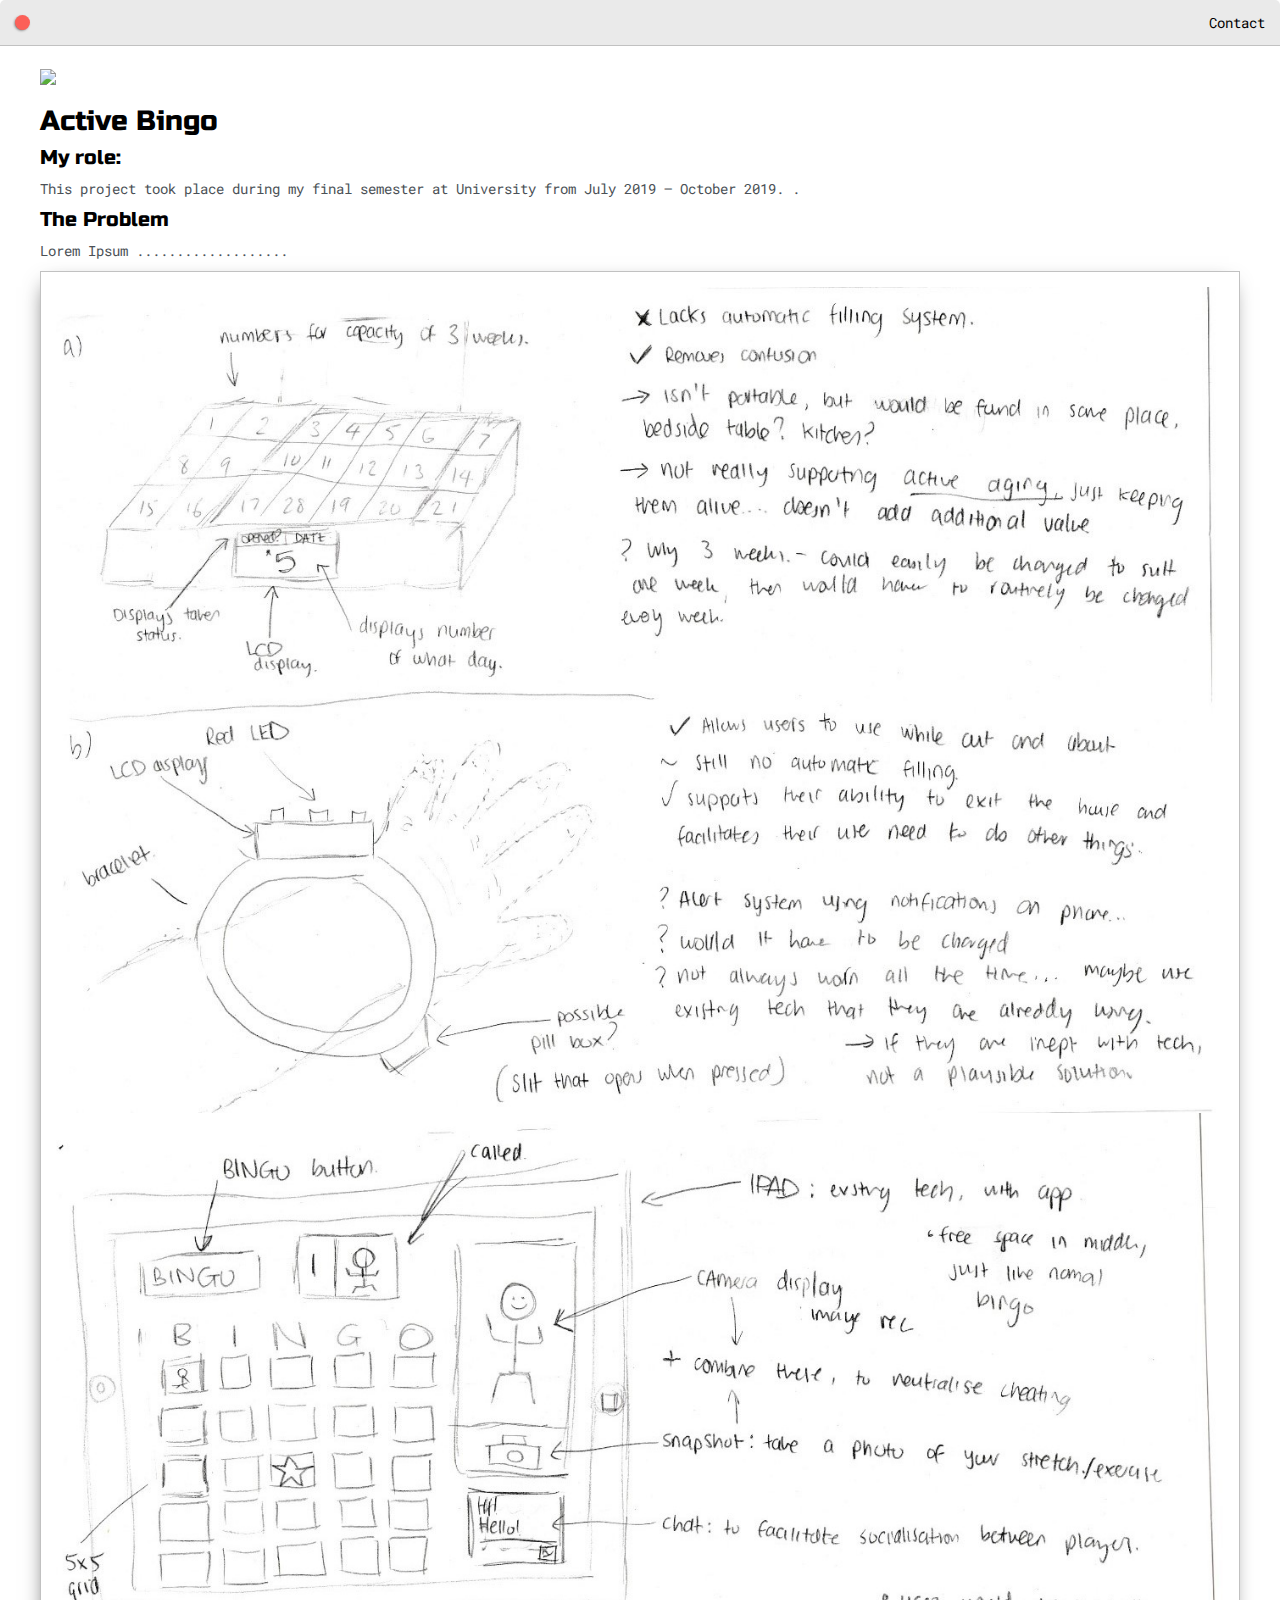
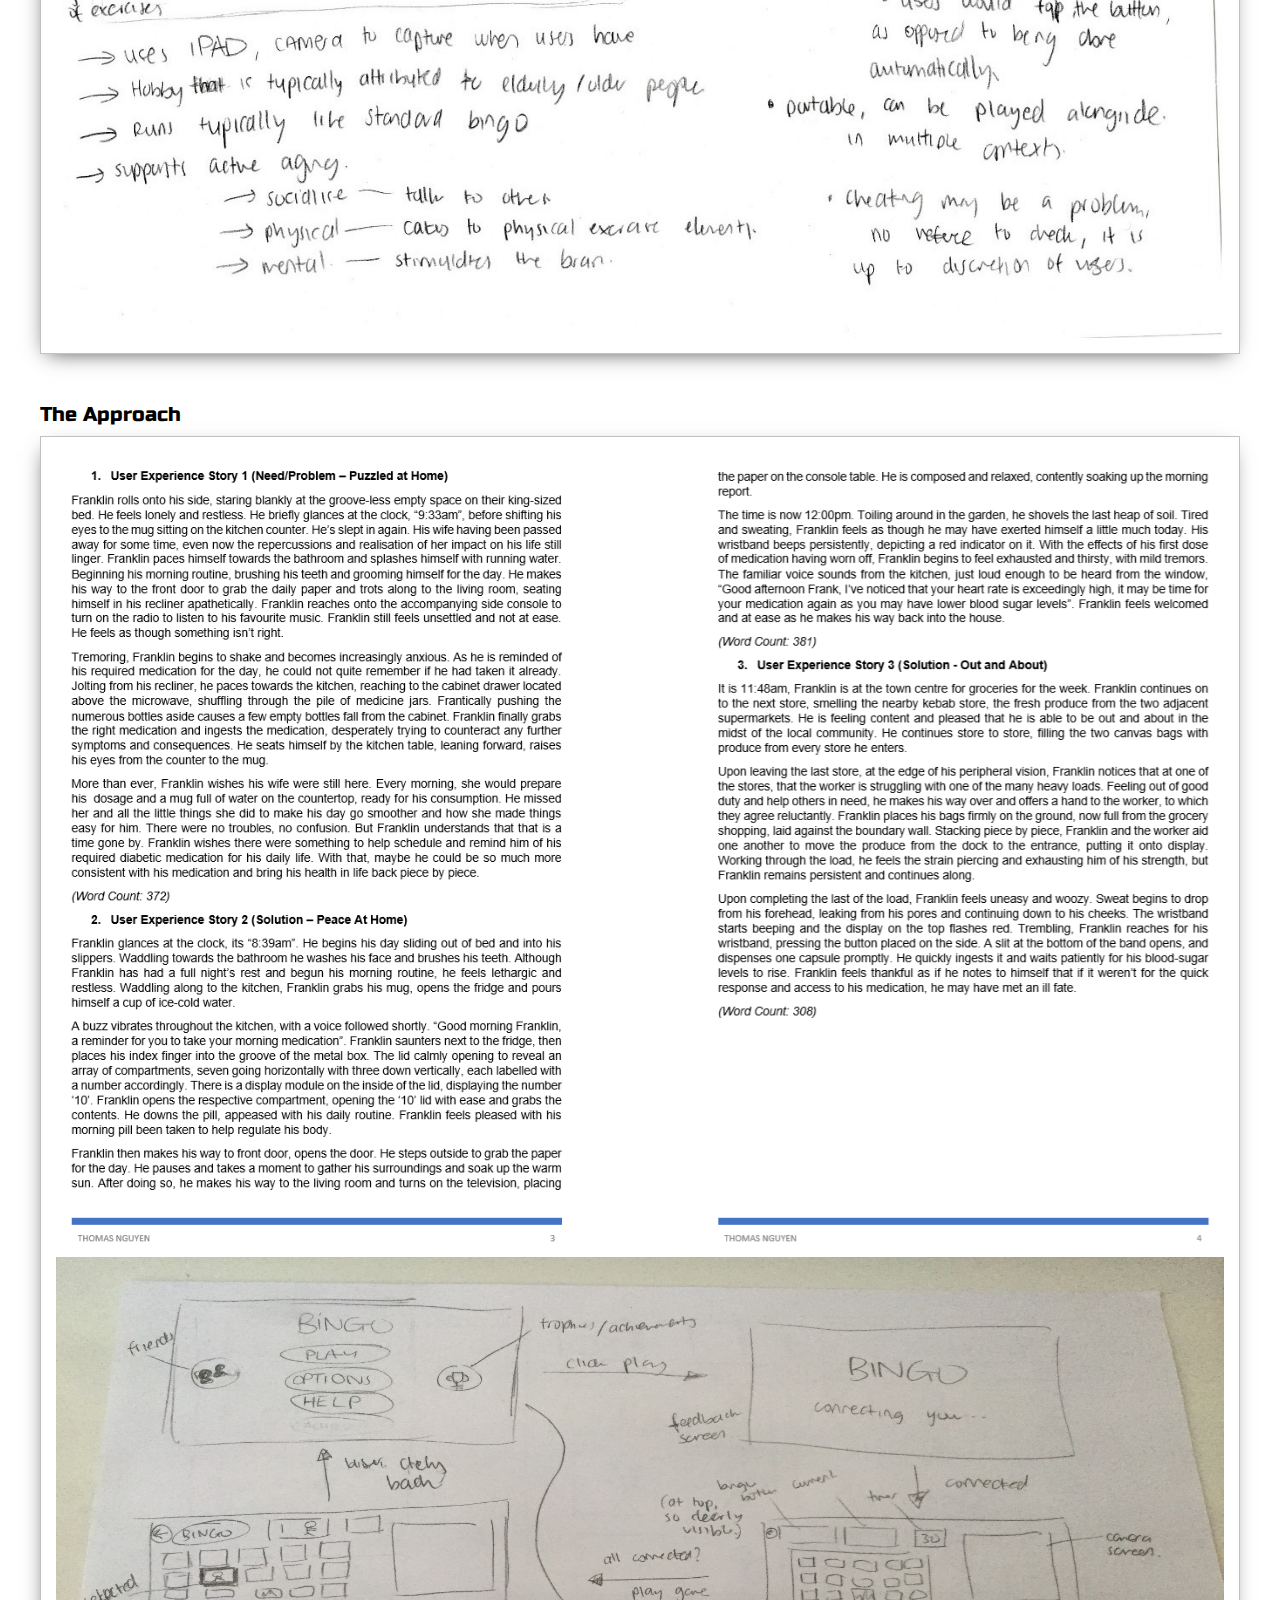
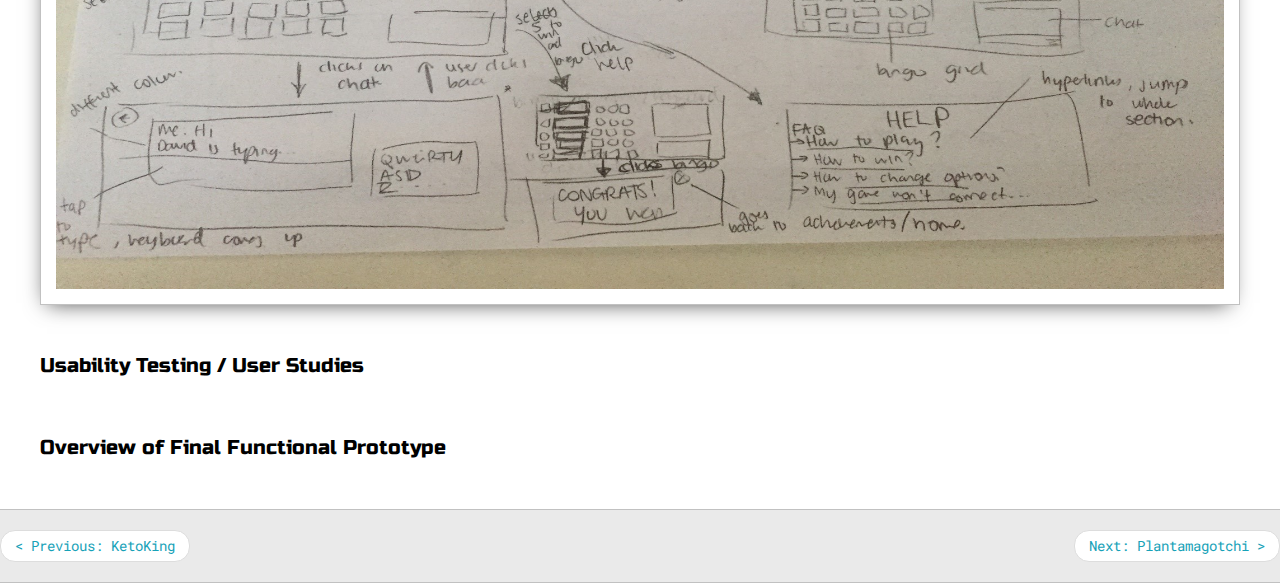
==== activebingo.html @ b78dfaae "Add files via upload" ====
<!DOCTYPE html>
<html>

<head>
    <title>ActiveBingo | Thomas Nguyen</title>


    <meta name="viewport" content="width=device-width, initial-scale=1, maximum-scale=1, minimum-scale=1" />
    <link rel="stylesheet" href="https://maxcdn.bootstrapcdn.com/bootstrap/3.4.1/css/bootstrap.min.css">
    <script src="https://ajax.googleapis.com/ajax/libs/jquery/3.5.1/jquery.min.js"></script>
    <script src="https://maxcdn.bootstrapcdn.com/bootstrap/3.4.1/js/bootstrap.min.js"></script>

    <link href="https://fonts.googleapis.com/css2?family=Russo+One&display=swap" rel="stylesheet">

    <link href="https://fonts.googleapis.com/css2?family=Roboto+Mono:wght@500&display=swap" rel="stylesheet">

    <link rel="stylesheet" type="text/css" href="default.css">
    <link id="theme-style" rel="stylesheet" type="text/css" href="script.js">



    <style type="text/css">
        .img-container {
            max-width: 600px;
        }

        img {
            width: 100%;
        }
    </style>

</head>

<body>
    <section class="s2">
        <div class="nav-wrapper">
            <a href="index.html">
                <div class="dots-wrapper">
                    <div id="dot-1" class="browser-dot">
                    </div>
                </div>
            </a>

            <ul id="navigation">
                <li><a href="index.html#contact">Contact</a></li>
            </ul>
        </div>

        <div class="main-container">
            <br>

            <div class="img-container">
                <img src="images/activebingo.png">
            </div>

            <h3>Active Bingo</h3>

            <h5>My role:</h5>
            <p>
                This project took place during my final semester at University from July 2019 – October 2019. .
            </p>

            <h5>The Problem</h5>
            <p>Lorem Ipsum ...................</p>
            <div class="post">
                <div class="post-preview">
                    <img src="images/ActiveBingo/idea1.jpg">
                    <img src="images/ActiveBingo/idea2.jpg">
                </div>
            </div>
            <br>
            <br>
            <h5>The Approach</h5>
            <p></p>
            <div class="post">
                <div class="post-preview">
                    <img src="images/ActiveBingo/userStories.png">
                    <img src="images/ActiveBingo/wireframe.jpg">
                </div>
            </div>
            <br>
            <br>
            <h5>Usability Testing / User Studies</h5>
            <p></p>

            <br>
            <br>
            <h5>Overview of Final Functional Prototype</h5>
            <p></p><br><br>

        </div>
    </section>
    <section class="s1">
        <ul class="pager">
            <li class="previous"><a href="ketoking.html">
                    < Previous: KetoKing </a>
            </li>
            <li class="next"><a href="plantamagotchi.html">Next: Plantamagotchi ></a></li>
        </ul>
    </section>

</body>

</html>
---- default.css ----
:root{
	--mainColor:#eaeaea;
	--secondaryColor:#fff;

	--borderColor:#c1c1c1;

	--mainText:black;
	--secondaryText:#4b5156;

	--themeDotBorder:#24292e;

	--previewBg:rgb(251, 249, 243, 0.8);
	--previewShadow:#f0ead6;


	--buttonColor:black;


}


html, body{
	padding: 0;
	margin: 0;
	scroll-behavior: smooth;
}

body *{
	transition: 0.3s;
}


h1, h2, h3, h4, h5, h6, strong{
	color: var(--mainText);
	font-family: 'Russo One', sans-serif;
	font-weight: 500;
}

p, li, span, label, input, textarea{
	color: var(--secondaryText);
	font-family: 'Roboto Mono', monospace;
}

a{
	text-decoration: none;
	color:#17a2b8;
}

ul{
	list-style: none;
}

h1 { font-size: 56px;}
h2 { font-size: 36px;}
h3 { font-size: 28px;}
h4 { font-size: 24px;}
h5 { font-size: 20px;}
h6 { font-size: 16px;}


.s1{
	background-color: var(--mainColor);
	border-bottom:1px solid var(--borderColor);
	overflow:auto;
}

.s2{
	background-color: var(--secondaryColor);
	border-bottom:1px solid var(--borderColor);
	overflow:auto;
}




.main-container{
	width: 1200px;
	margin: 0 auto;
}


.greeting-wrapper{
	display: grid;
	text-align: center;
	align-content: center;
	min-height: 10em;

}

.intro-wrapper{
	background-color: var(--secondaryColor);
	border:1px solid var(--borderColor);
	border-radius:5px 5px 0 0;


	-webkit-box-shadow: -1px 1px 3px -1px rgba(0,0,0,0.75);
	-moz-box-shadow: -1px 1px 3px -1px rgba(0,0,0,0.75);
	box-shadow: -1px 1px 3px -1px rgba(0,0,0,0.75);

	display: grid;
	grid-template-columns: 1fr 1fr;
	grid-template-areas: 
		'nav-wrapper nav-wrapper'
		'left-column right-column'
	;
}


.nav-wrapper{
	border-radius:5px 5px 0 0;
	grid-area:nav-wrapper;
	border-bottom: 1px solid var(--borderColor);
	display: flex;
	justify-content: space-between;
	align-items: center;
	background-color: var(--mainColor);
}

.footer-wrapper {
	border-radius:5px 5px 0 0;
	grid-area:nav-wrapper;
	border-bottom: 1px solid var(--borderColor);
	display: flex;
	justify-content: space-between;
	align-items: center;
	background-color: var(--mainColor);
}

#navigation a{
	color:var(--mainText);
}


#navigation{
	margin:0;
	padding: 10px;
}

#navigation li{
	display: inline-block;
	margin-right: 5px;
	margin-left:5px;
}

.dots-wrapper{
	display: flex;
	padding: 10px;
}

#dot-1{
	background-color:  #FC6058;
}

#dot-2{
	background-color:  #FEC02F;
}

#dot-3{
	background-color:  #2ACA3E;
}

.browser-dot{
	background-color: black;
	height: 15px;
	width: 15px;
	border-radius: 50%;
	margin: 5px;

	-webkit-box-shadow: -1px 1px 3px -1px rgba(0,0,0,0.75);
	-moz-box-shadow: -1px 1px 3px -1px rgba(0,0,0,0.75);
	box-shadow: -1px 1px 3px -1px rgba(0,0,0,0.75);

}


.left-column{
	grid-area: left-column;
	padding-top:50px;
	padding-bottom: 50px;
}

#profile_pic{
	display: block;
	margin:0 auto;

	height: 200px;
	width: 200px;
	object-fit: cover;
	border:2px solid var(--borderColor);
}


#theme-options-wrapper{
	display: flex;
	justify-content: center;
}

.theme-dot{
	height: 30px;
	width: 30px;
	background-color: black;
	border-radius: 50%;

	margin: 5px;
	border:2px solid var(--themeDotBorder);

	-webkit-box-shadow: -1px 1px 3px -1px rgba(0,0,0,0.75);
	-moz-box-shadow: -1px 1px 3px -1px rgba(0,0,0,0.75);
	box-shadow: -1px 1px 3px -1px rgba(0,0,0,0.75);

	cursor: pointer;
}


.theme-dot:hover{
	border-width: 5px;
}

.thumbnail {
	border: 1px solid;
	padding: 0px;
	margin-bottom: 0px;
}


#light-mode{
	background-color: #fff;
}

#blue-mode{
	background-color: #192734;
}

#green-mode{
	background-color: #78866b;
}

#purple-mode{
	background-color: #7E4C74;
}

#settings-note{
	font-size: 12px;
	font-style: italic;
	text-align: center;
}

.right-column{
	grid-area: right-column;
	display: grid;
	align-content: center;

	padding-top: 50px;
	padding-bottom: 50px;
}


#preview-shadow{
	background-color: var(--previewShadow);
	max-width: 300px;
	height: 180px;
	padding-left: 30px;
	padding-top: 30px;
}

#preview{
	width: 300px;
	border:1.5px solid #17a2b8;
	background-color: var(--previewBg);
	padding:15px;
	position: relative;
}

.corner{
	width:7px;
	height: 7px;
	border-radius: 50%;
	border:1.5px solid #17a2b8;
	background-color: #fff;
	position: absolute;
}

#corner-tl{
	top:-5px;
	left: -5px
}

#corner-tr{
	top:-5px;
	right: -5px
}


#corner-br{
	bottom:-5px;
	right: -5px
}


#corner-bl{
	bottom:-5px;
	left: -5px
}

.about-wrapper{
	display: grid;
	grid-template-columns: repeat(auto-fit, minmax(320px, 1fr));
	padding-bottom: 50px;
	padding-top: 50px;
	gap:100px;
}


#skills{
	display: flex;
	justify-content: space-evenly;
	background-color: var(--previewShadow);
}

.social-links{
	display: grid;
	align-content: center;
	text-align: center;
}

#social_img{
	width: 100%;
}


.post-wrapper{
	display: grid;
	grid-template-columns: repeat(auto-fit, 320px);
	gap:20px;
	justify-content: center;
	padding-bottom: 50px;
}

.post{
	border:1px solid var(--borderColor);
	-webkit-box-shadow: -2px 7px 21px -9px rgba(0,0,0,0.75);
	-moz-box-shadow: -2px 7px 21px -9px rgba(0,0,0,0.75);
	box-shadow: -2px 7px 21px -9px rgba(0,0,0,0.75);
}

.thumbnail{
	display: block;
	width: 100%;
	height:180px;
	object-fit: cover;
}

.post-preview{
	background-color: #fff;
	padding:15px;
}

.post-title{
	color:black;
	margin: 0;
}

.post-intro{
	color:#4b5156;
	font-size: 14px;
}


#contact-form{
	display: block;
	max-width: 600px;
	margin: 0 auto;
	border: 1px solid var(--borderColor);
	padding: 15px;
	border-radius: 5px;
	background-color: var(--mainColor);
	margin-bottom: 50px;

}

#contact-form label{
	line-height: 2.7em;
}

#contact-form textarea{
	min-height: 100px;
	font-size: 14px;
}


.input-field{
	width: 100%;
	padding-top: 10px;
	padding-bottom:10px; 
	background-color: var(--secondaryColor);
	border-radius: 5px;
	border:1px solid var(--borderColor);
	font-size: 14px;
}


#submit-btn{
	margin-top: 10px;
	width: 100%;
	padding-top: 10px;
	padding-bottom:10px; 
	color: #fff;
	background-color: var(--buttonColor);
	border:none;
}


@media screen and (max-width: 1200px){
	.main-container{
		width: 95%;
	}
}

@media screen and (max-width: 800px){
	.intro-wrapper{
		grid-template-columns: 1fr;
		grid-template-areas: 
			'nav-wrapper'
			'left-column'
			'right-column'
		;
	}

	.right-column{
		justify-content: center;
	}

}

@media screen and (max-width: 400px){
	#preview-shadow{
		max-width: 280px;
		height: 180px;
		padding-left: 10px;
		padding-top: 10px;
	}

	#preview{
		width: 280px;

	}

}
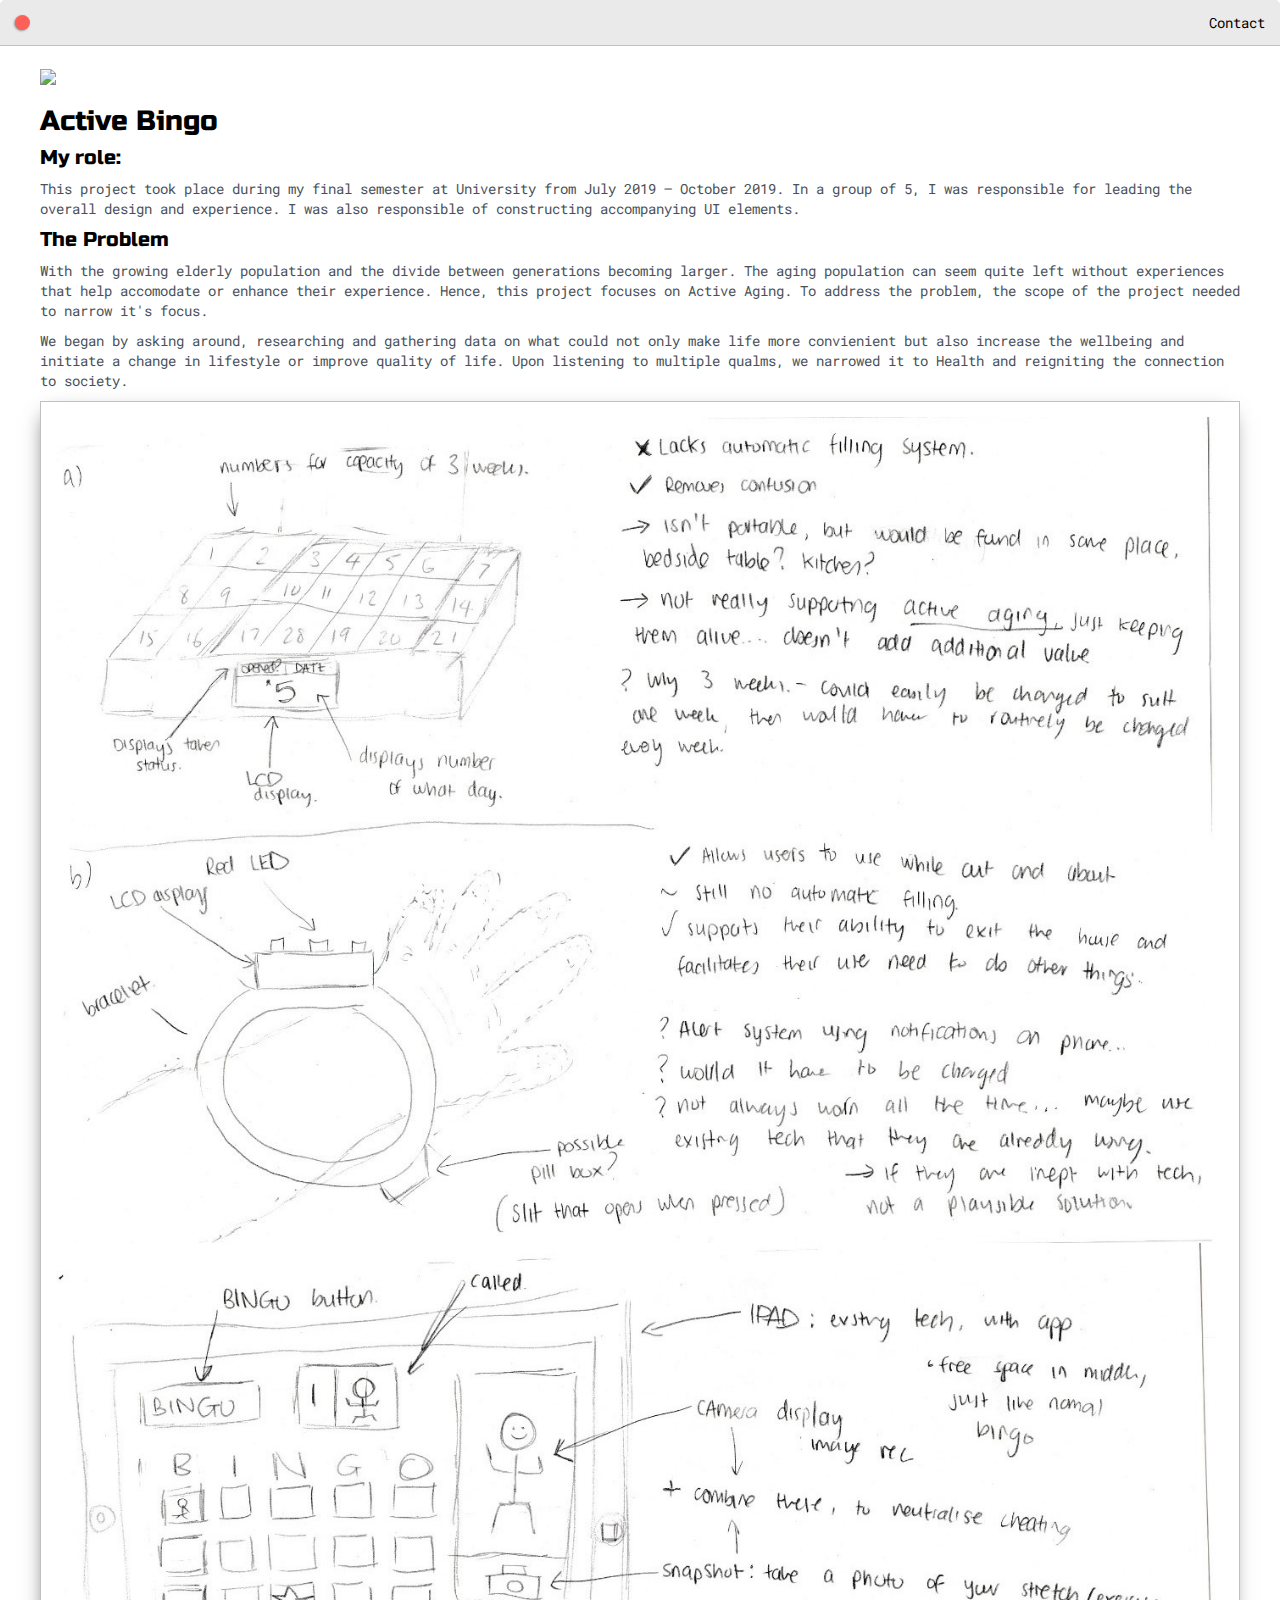
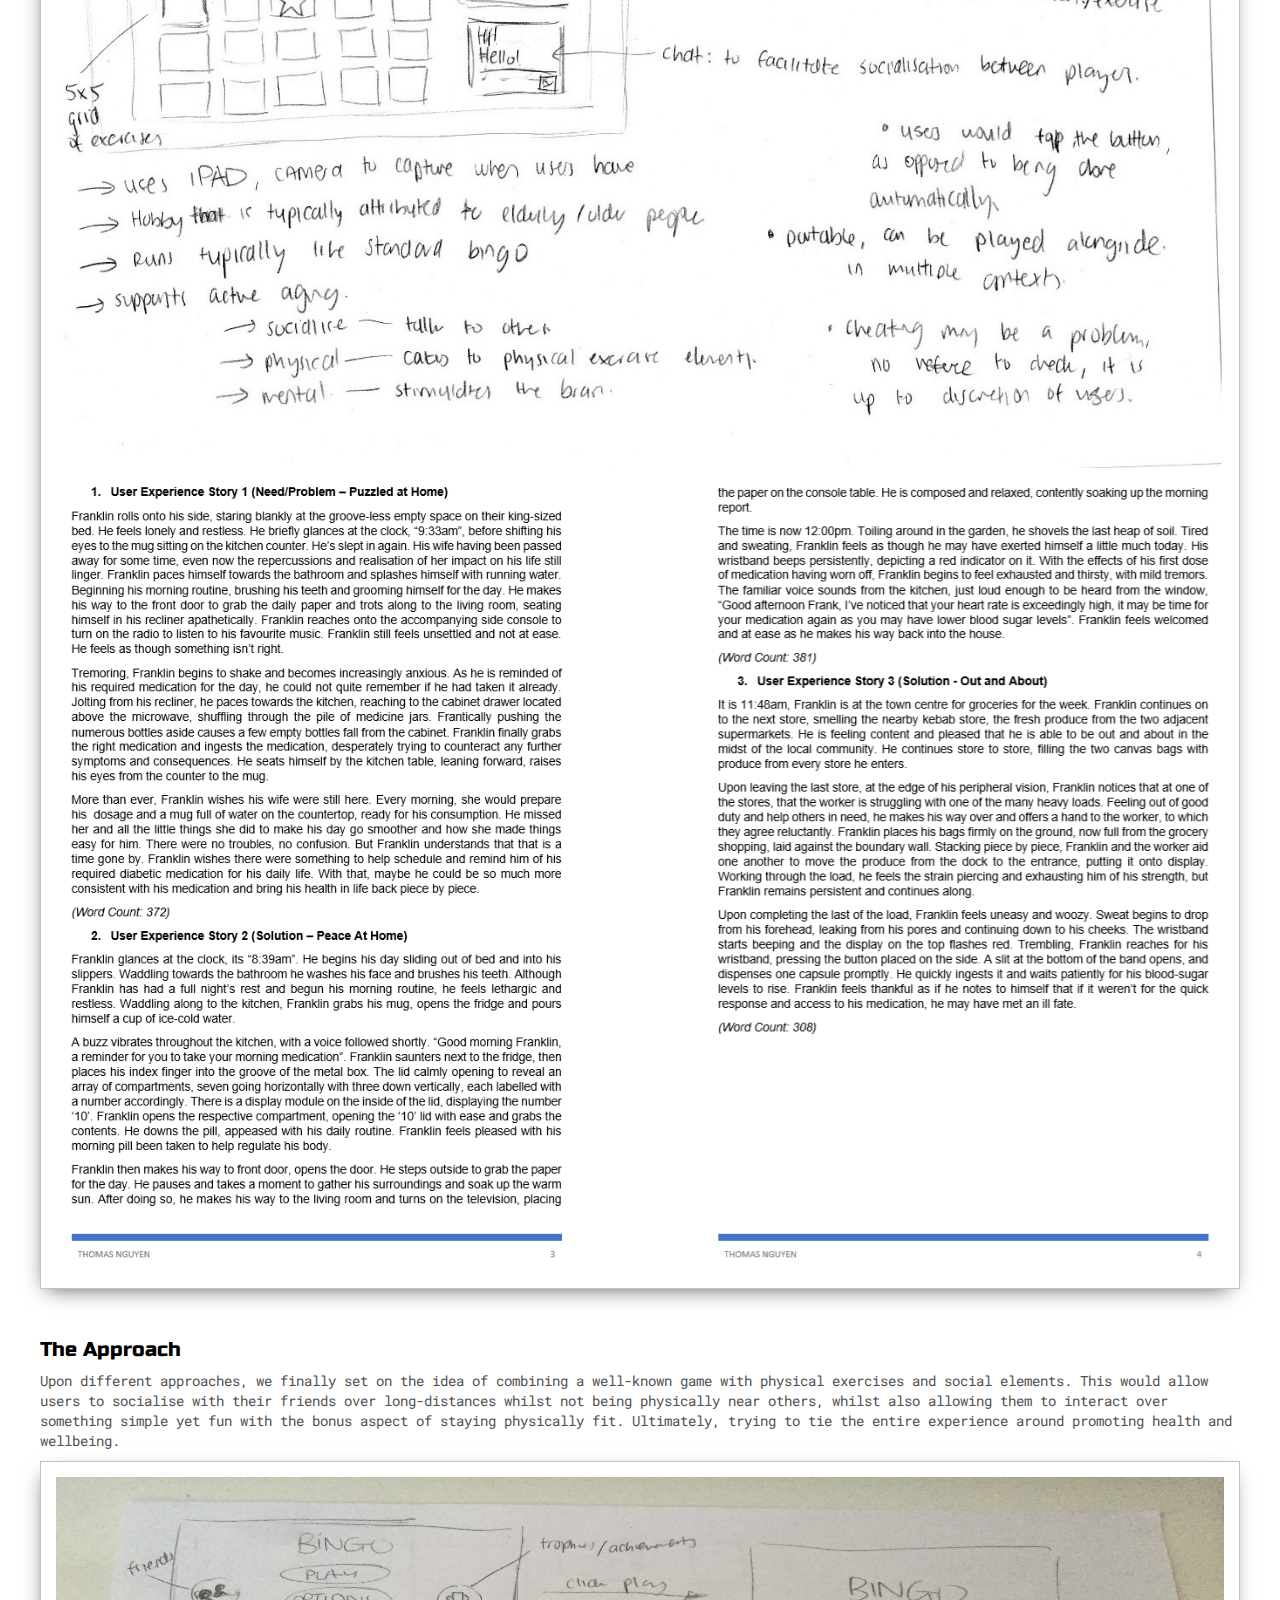
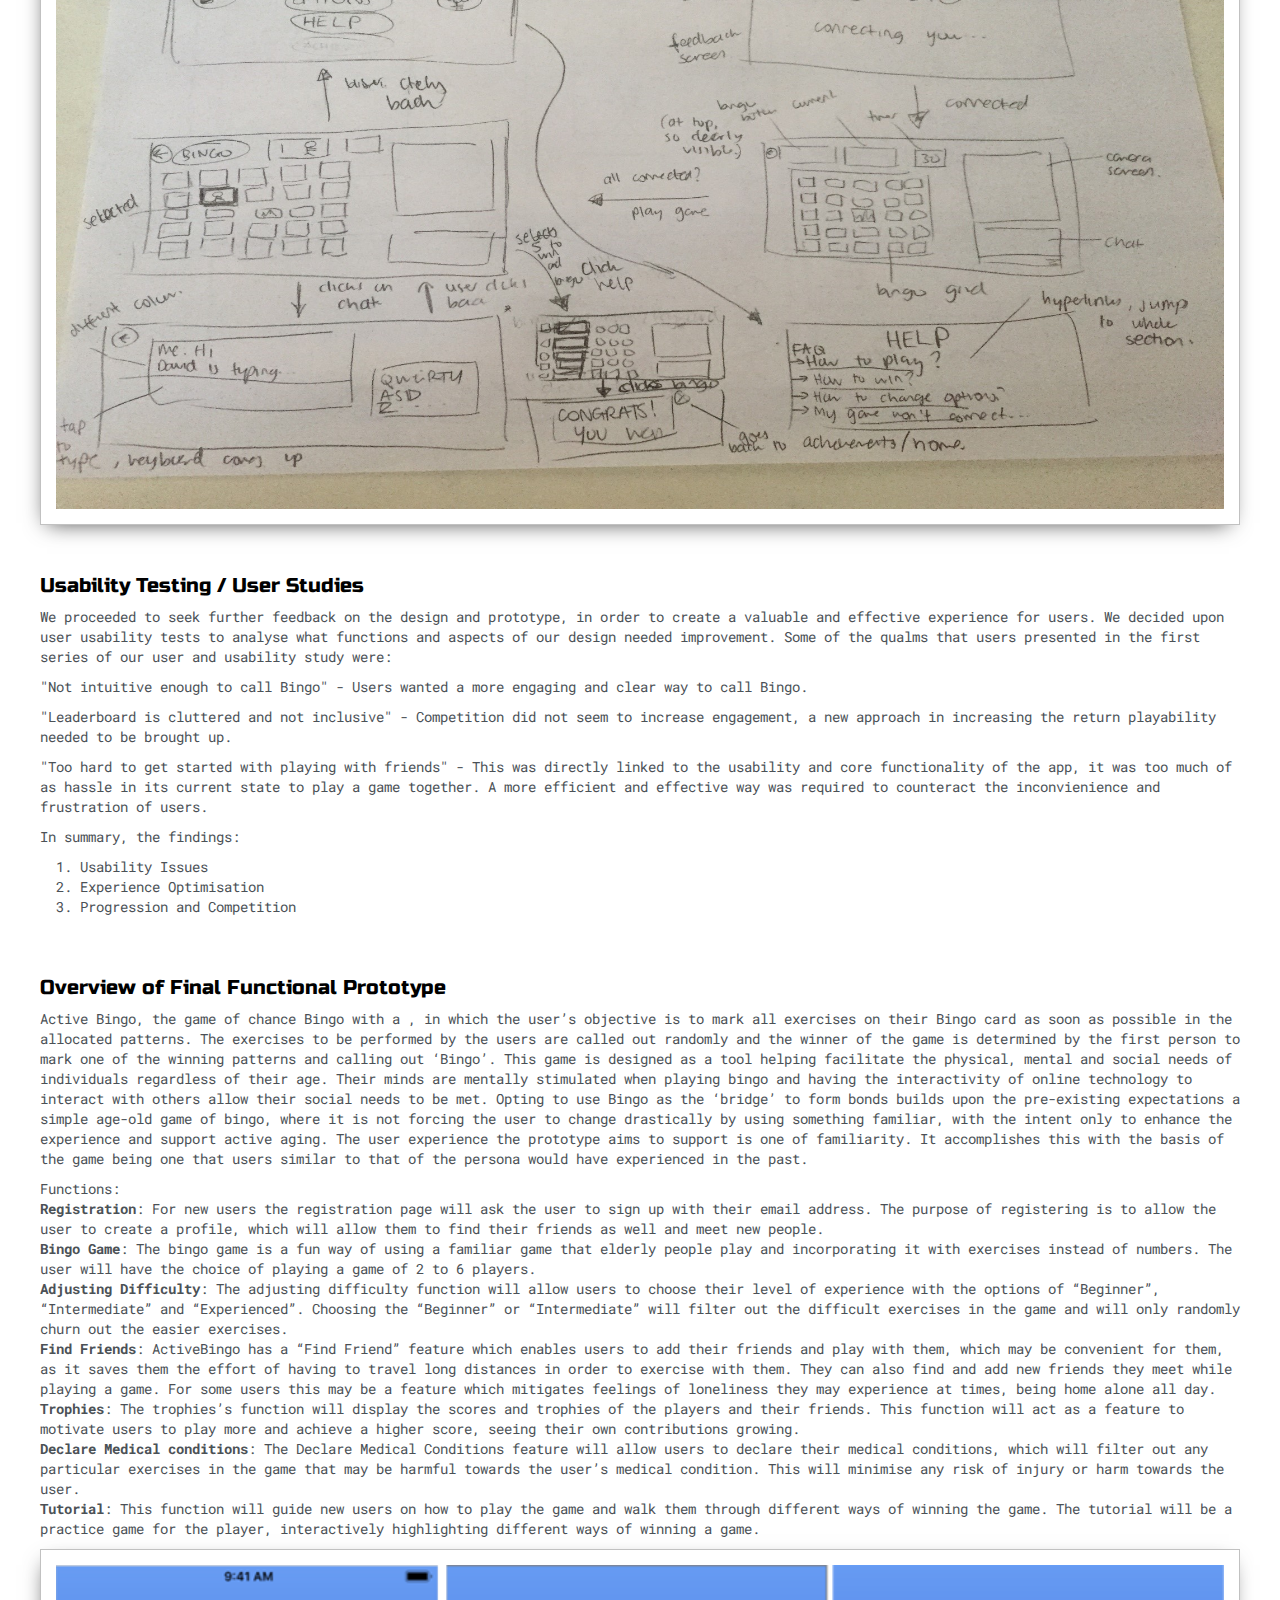
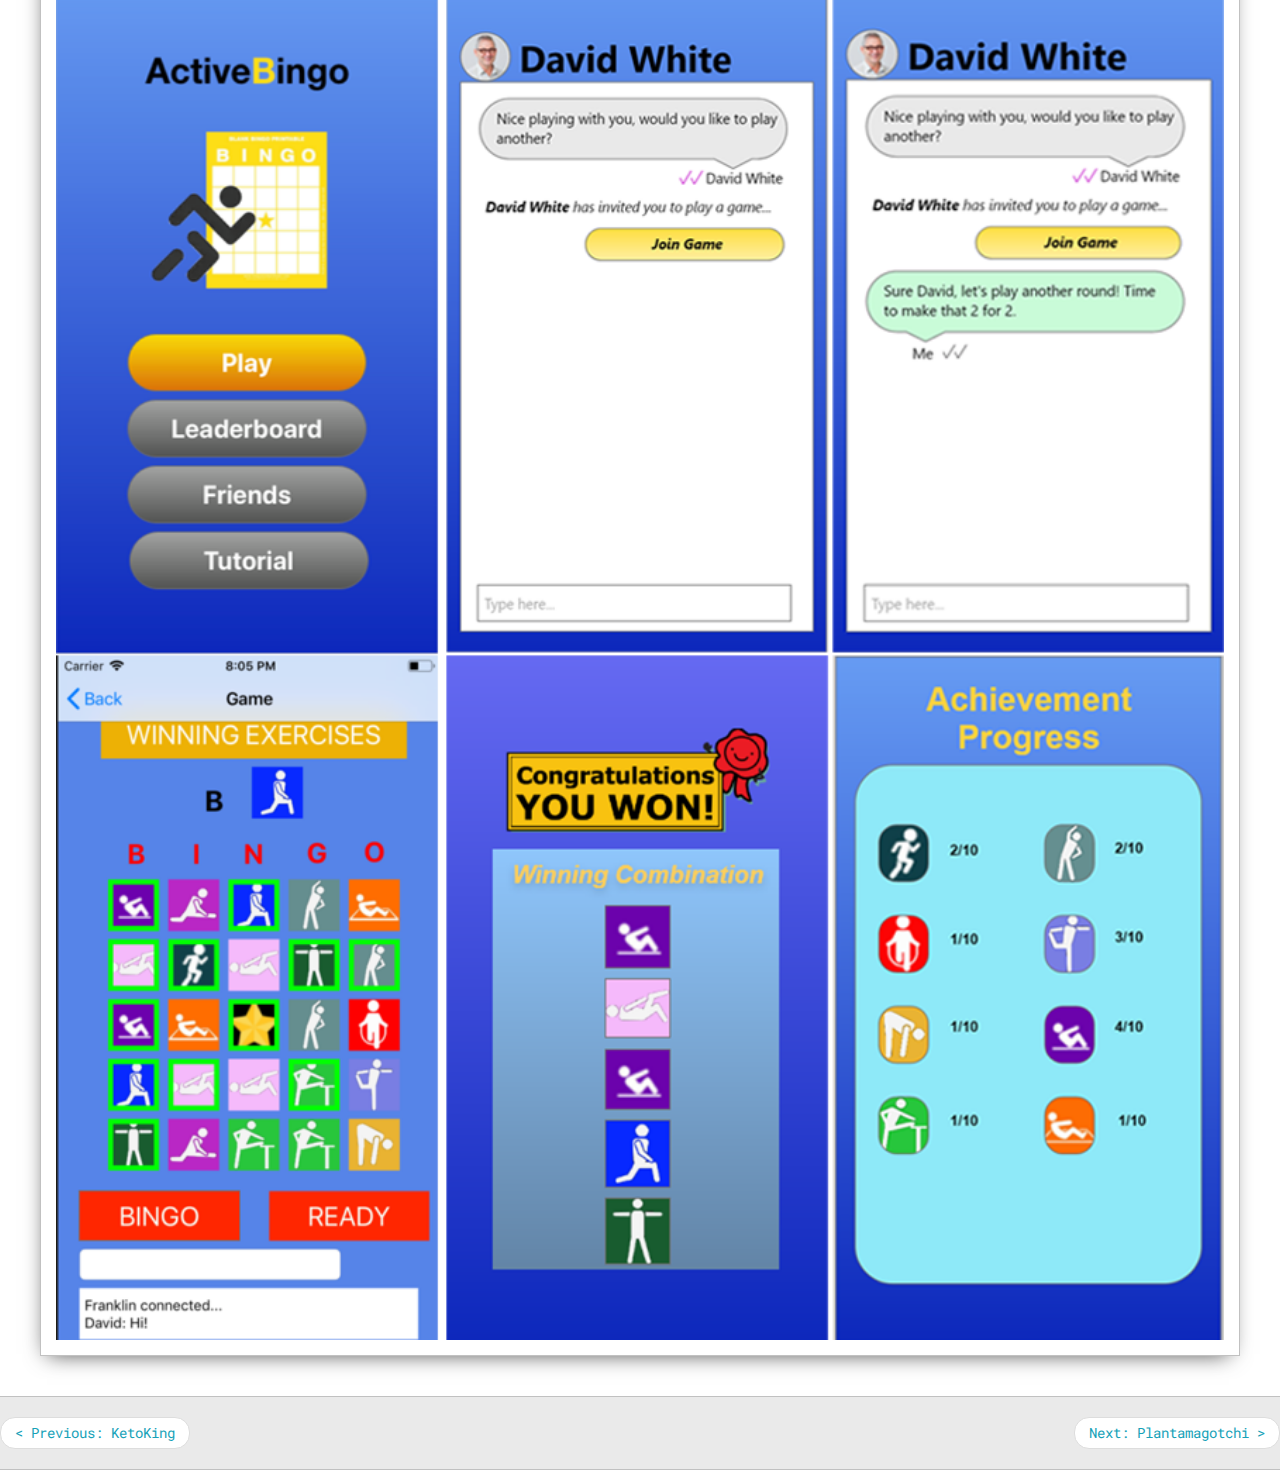
==== commit 8df9c789: "Add files via upload" ====
--- a/activebingo.html
+++ b/activebingo.html
@@ -57,36 +57,121 @@
 
             <h5>My role:</h5>
             <p>
-                This project took place during my final semester at University from July 2019 – October 2019. .
+                This project took place during my final semester at University from July 2019 – October 2019. In a group
+                of 5, I was
+                responsible for leading the overall design and experience. I was also responsible of constructing
+                accompanying UI elements.
             </p>
 
             <h5>The Problem</h5>
-            <p>Lorem Ipsum ...................</p>
+            <p>With the growing elderly population and the divide between generations becoming larger. The aging
+                population can seem quite left without experiences that help accomodate or enhance their experience.
+                Hence, this project focuses on Active Aging. To address the problem, the scope of the project needed to
+                narrow it's focus.</p>
+            <p>
+                We began by asking around, researching and gathering data on what could not only make life more
+                convienient but also increase the wellbeing and initiate a change in lifestyle or improve quality of
+                life. Upon listening to multiple qualms, we narrowed it to Health and reigniting the connection to
+                society.
+            </p>
             <div class="post">
                 <div class="post-preview">
                     <img src="images/ActiveBingo/idea1.jpg">
                     <img src="images/ActiveBingo/idea2.jpg">
+                    <img src="images/ActiveBingo/userStories.png">
+
                 </div>
             </div>
             <br>
             <br>
             <h5>The Approach</h5>
-            <p></p>
+            <p>Upon different approaches, we finally set on the idea of combining a well-known game with physical
+                exercises and social elements. This would allow users to socialise with their friends over
+                long-distances whilst not being physically near others, whilst also allowing them to interact over
+                something simple yet fun with the bonus aspect of staying physically fit. Ultimately, trying to tie the
+                entire experience around promoting health and wellbeing.</p>
             <div class="post">
                 <div class="post-preview">
-                    <img src="images/ActiveBingo/userStories.png">
                     <img src="images/ActiveBingo/wireframe.jpg">
                 </div>
             </div>
             <br>
             <br>
             <h5>Usability Testing / User Studies</h5>
-            <p></p>
-
+            <p>We proceeded to seek further feedback on the design and prototype, in order to create a valuable and
+                effective experience for users. We decided upon user usability tests to analyse what functions and
+                aspects of our design needed improvement. Some of the qualms that users presented in the first series of
+                our user and usability study were:</p>
+            <p>"Not intuitive enough to call Bingo" - Users wanted a more engaging and clear way to call Bingo. </p>
+            <p>"Leaderboard is cluttered and not inclusive" - Competition did not seem to increase engagement, a new
+                approach in increasing the return playability needed to be brought up.</p>
+            <p>"Too hard to get started with playing with friends" - This was directly linked to the usability and core
+                functionality of the app, it was too much of as hassle in its current state to play a game together. A
+                more efficient and effective way was required to counteract the inconvienience and frustration of users.
+            </p>
+            <p>In summary, the findings:
+            <ol>
+                <li>Usability Issues</li>
+                <li>Experience Optimisation</li>
+                <li>Progression and Competition</li>
+            </ol>
+            </p>
             <br>
             <br>
             <h5>Overview of Final Functional Prototype</h5>
-            <p></p><br><br>
+            <p>Active Bingo, the game of chance Bingo with a , in which
+                the user’s objective is to mark all exercises on their Bingo card as soon as possible in the
+                allocated patterns. The exercises to be performed by the users are called out randomly and
+                the winner of the game is determined by the first person to mark one of the winning patterns
+                and calling out ‘Bingo’. This game is designed as a tool helping facilitate the physical, mental
+                and social needs of individuals regardless of their age. Their minds are mentally stimulated
+                when playing bingo and having the interactivity of online technology to interact with others
+                allow their social needs to be met. Opting to use Bingo as the ‘bridge’ to form bonds builds
+                upon the pre-existing expectations a simple age-old game of bingo, where it is not forcing
+                the user to change drastically by using something familiar, with the intent only to enhance
+                the experience and support active aging. The user experience the prototype aims to support
+                is one of familiarity. It accomplishes this with the basis of the game being one that users
+                similar to that of the persona would have experienced in the past.</p>
+            <p>Functions:
+                <br>
+                <b>Registration</b>: For new users the registration page will ask the user to sign up with their
+                email address. The purpose of registering is to allow the user to create a profile, which will
+                allow them to find their friends as well and meet new people.
+                <br>
+                <b>Bingo Game</b>: The bingo game is a fun way of using a familiar game that elderly people play
+                and incorporating it with exercises instead of numbers. The user will have the choice of
+                playing a game of 2 to 6 players.
+                <br>
+                <b>Adjusting Difficulty</b>: The adjusting difficulty function will allow users to choose their level of
+                experience with the options of “Beginner”, “Intermediate” and “Experienced”. Choosing the
+                “Beginner” or “Intermediate” will filter out the difficult exercises in the game and will only
+                randomly churn out the easier exercises.
+                <br>
+                <b>Find Friends</b>: ActiveBingo has a “Find Friend” feature which enables users to add their
+                friends and play with them, which may be convenient for them, as it saves them the effort of
+                having to travel long distances in order to exercise with them. They can also find and add
+                new friends they meet while playing a game. For some users this may be a feature which
+                mitigates feelings of loneliness they may experience at times, being home alone all day.
+                <br>
+                <b>Trophies</b>: The trophies’s function will display the scores and trophies of the players and their
+                friends. This function will act as a feature to motivate users to play more and achieve a
+                higher score, seeing their own contributions growing.
+                <br>
+                <b>Declare Medical conditions</b>: The Declare Medical Conditions feature will allow users to
+                declare their medical conditions, which will filter out any particular exercises in the game that
+                may be harmful towards the user’s medical condition. This will minimise any risk of injury or
+                harm towards the user.
+                <br>
+                <b>Tutorial</b>: This function will guide new users on how to play the game and walk them through
+                different ways of winning the game. The tutorial will be a practice game for the player,
+                interactively highlighting different ways of winning a game.
+            </p>
+            <div class="post">
+                <div class="post-preview">
+                    <img src="images/ActiveBingo/screencaps.png">
+                </div>
+            </div>
+            <br><br>
 
         </div>
     </section>
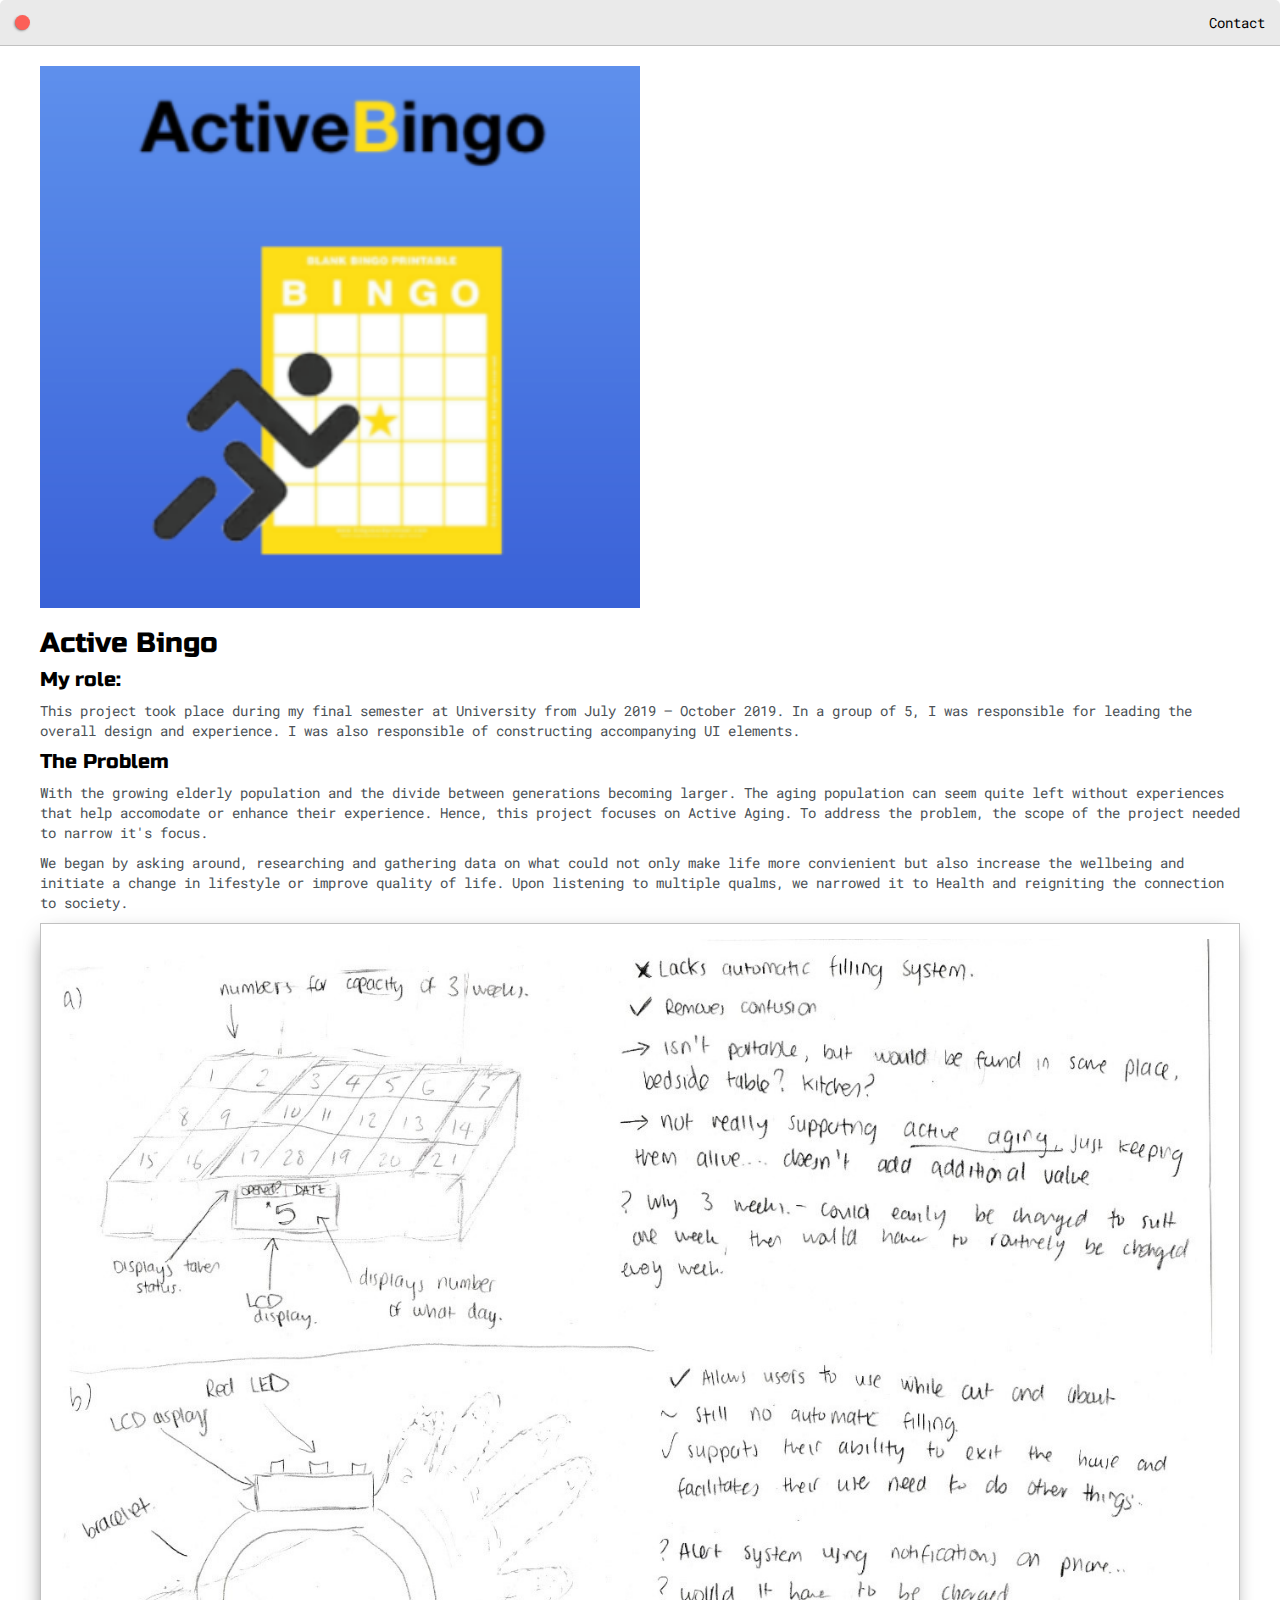
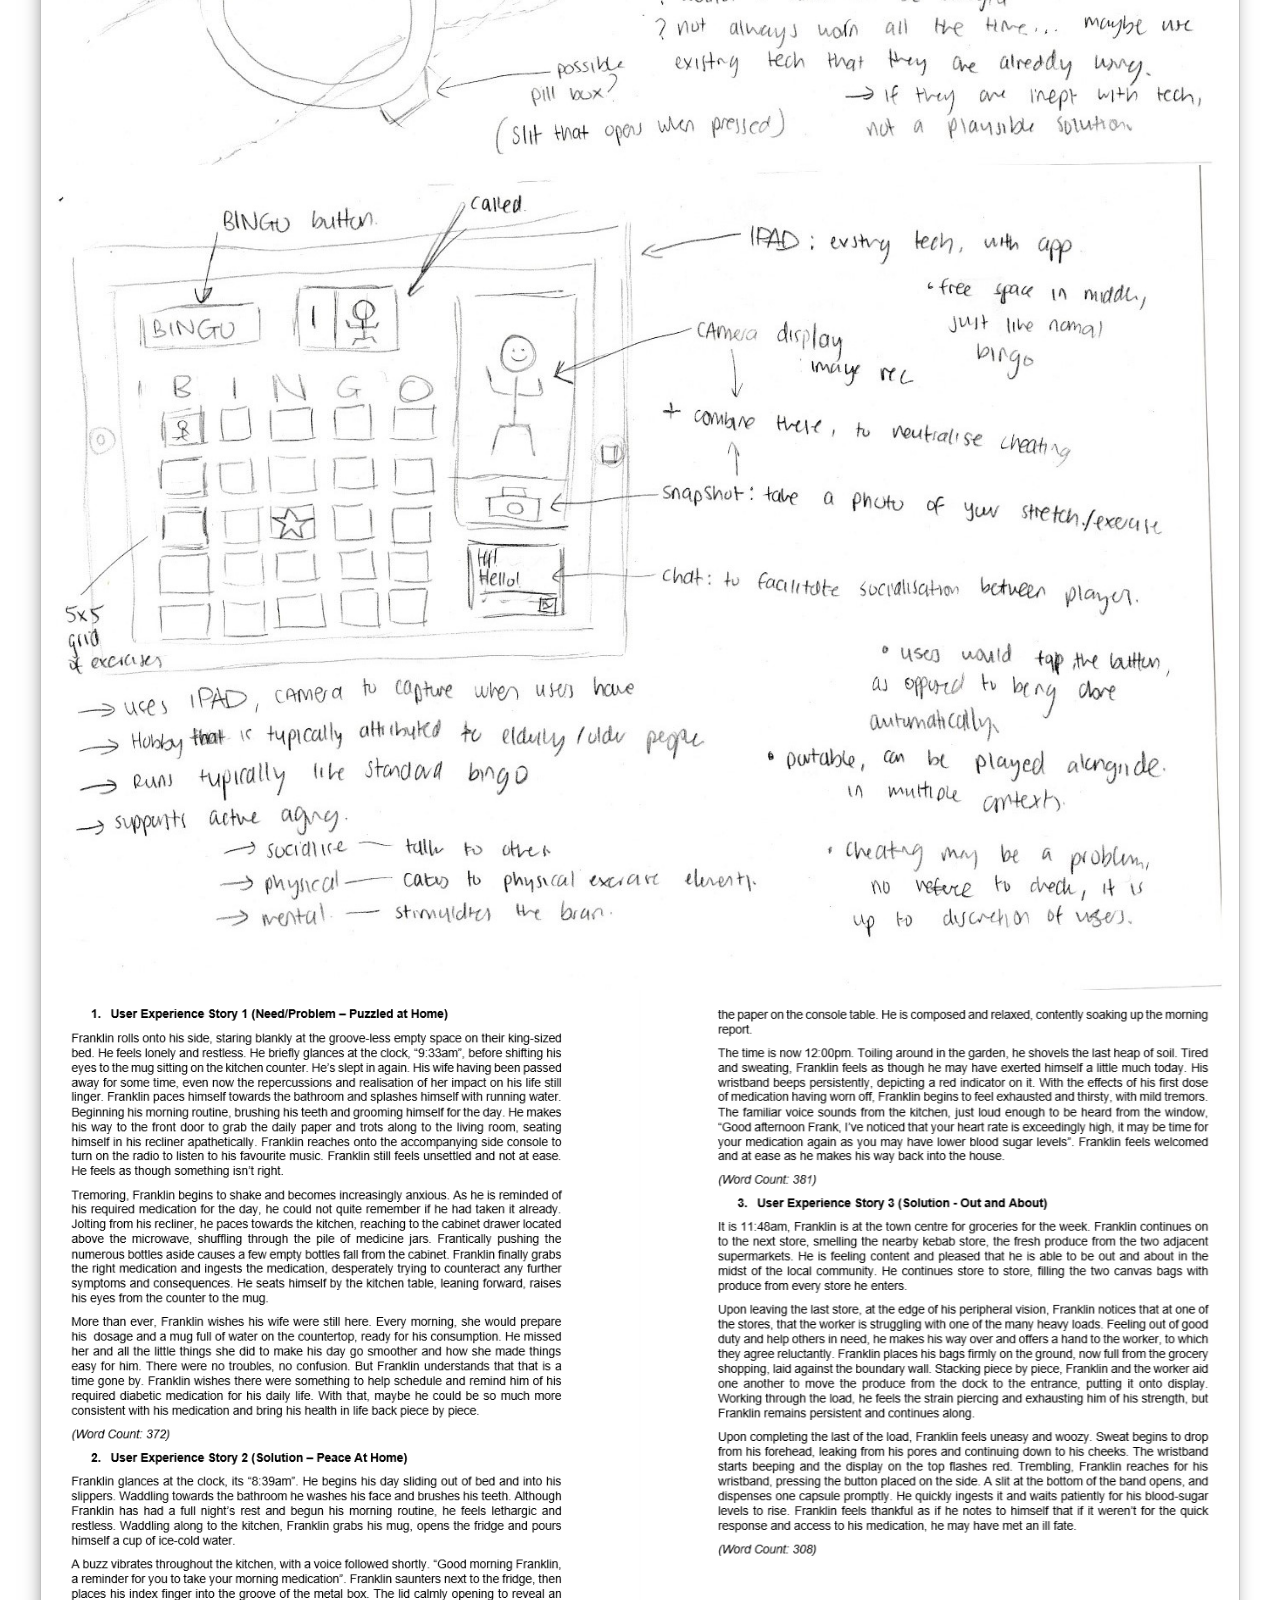
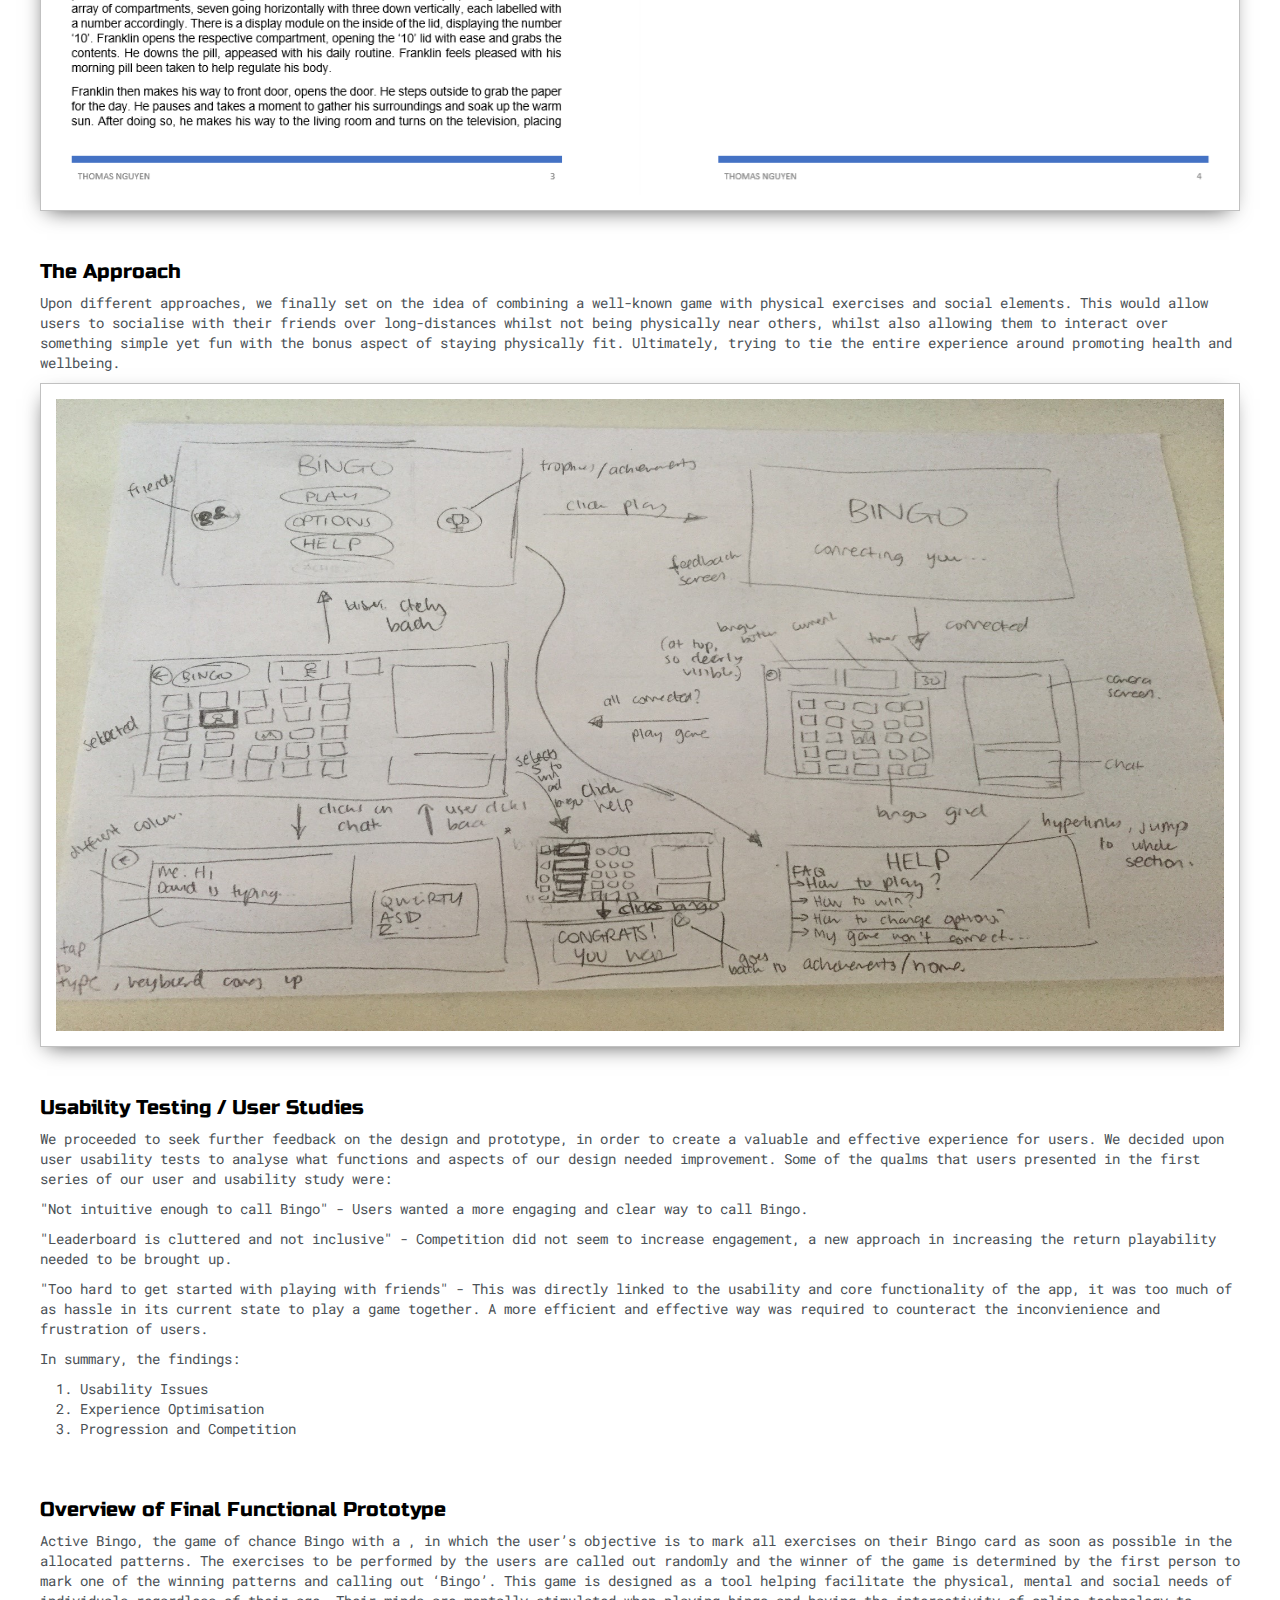
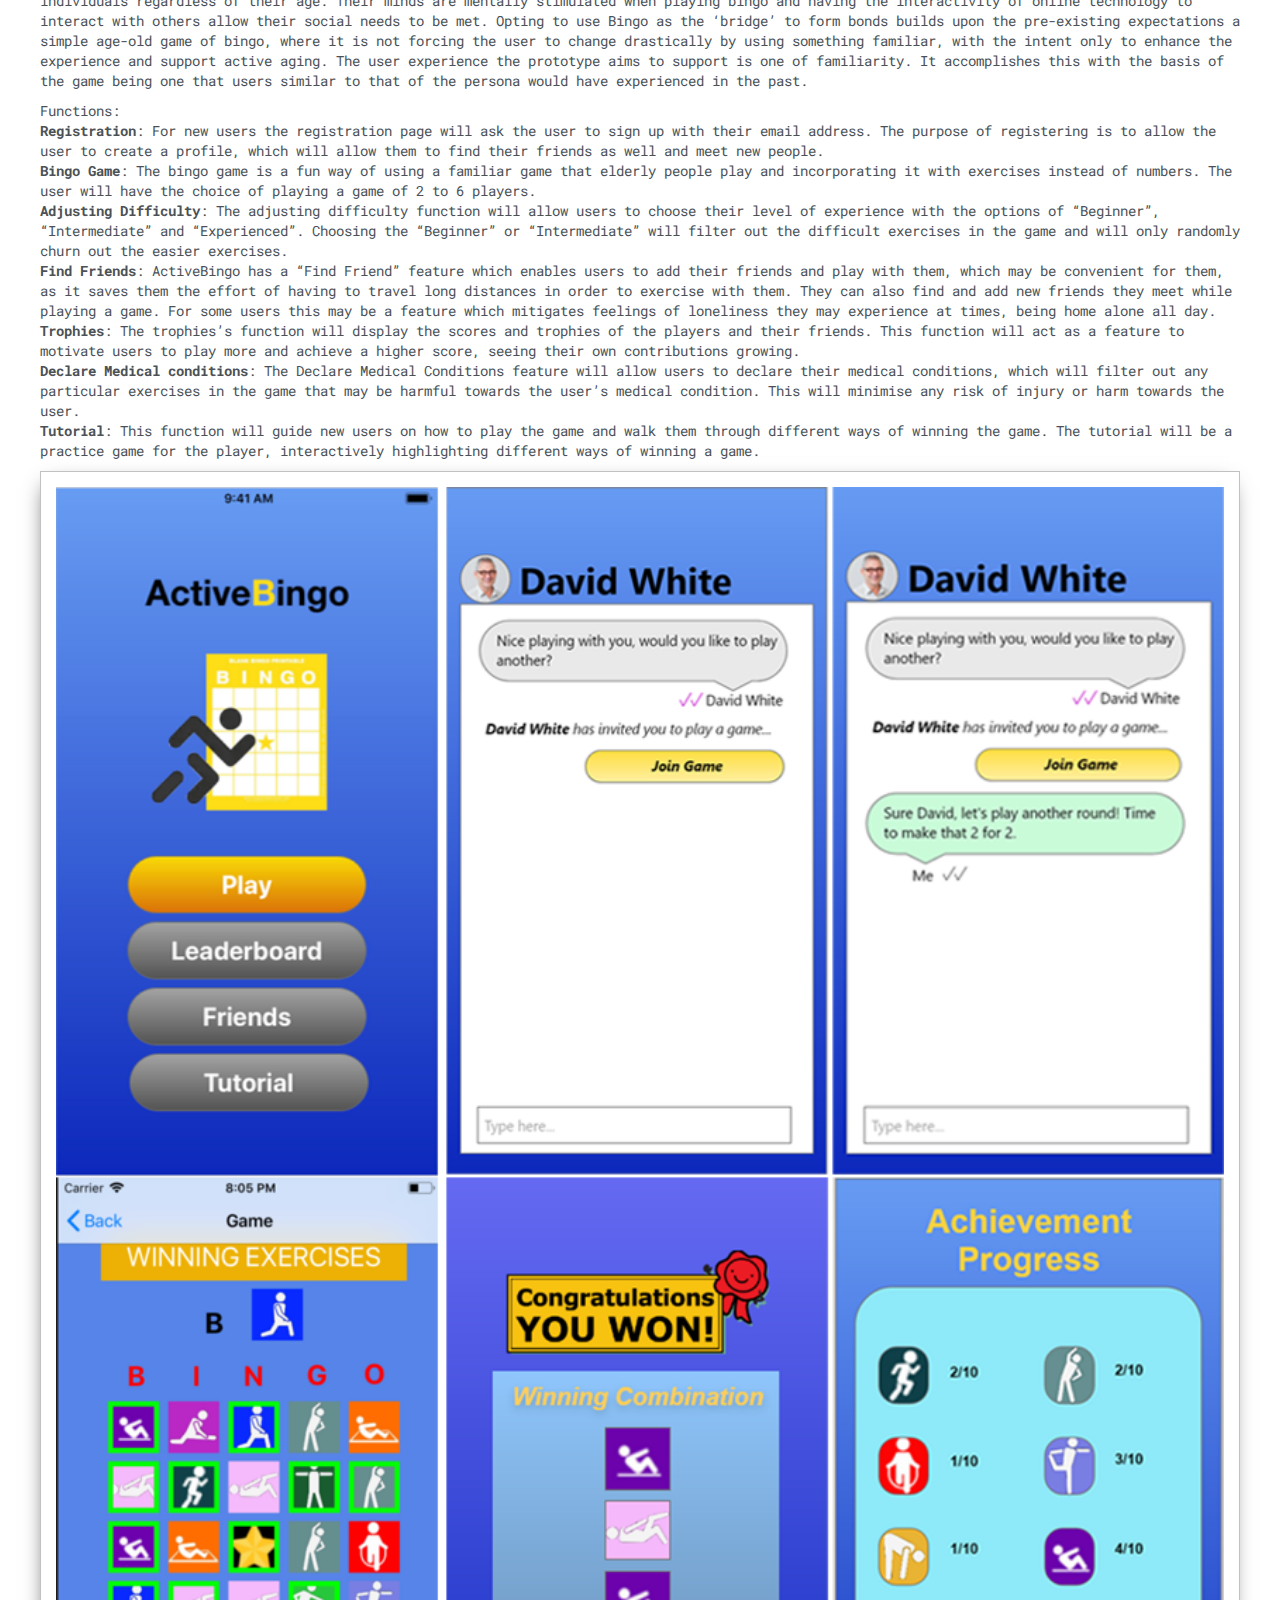
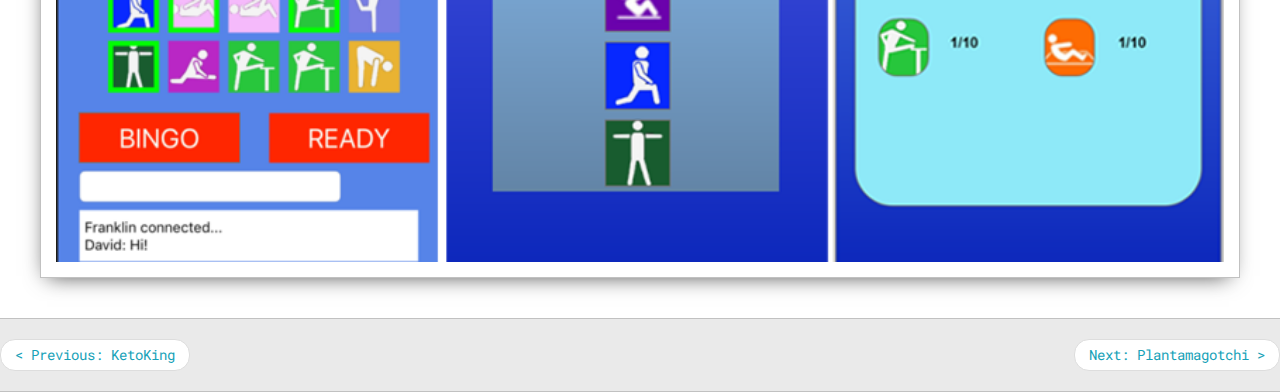
==== commit 4d2fcb3d: "Add files via upload" ====
--- a/activebingo.html
+++ b/activebingo.html
@@ -50,7 +50,7 @@
             <br>
 
             <div class="img-container">
-                <img src="images/activebingo.png">
+                <img src="images/cardBingo.png">
             </div>
 
             <h3>Active Bingo</h3>
